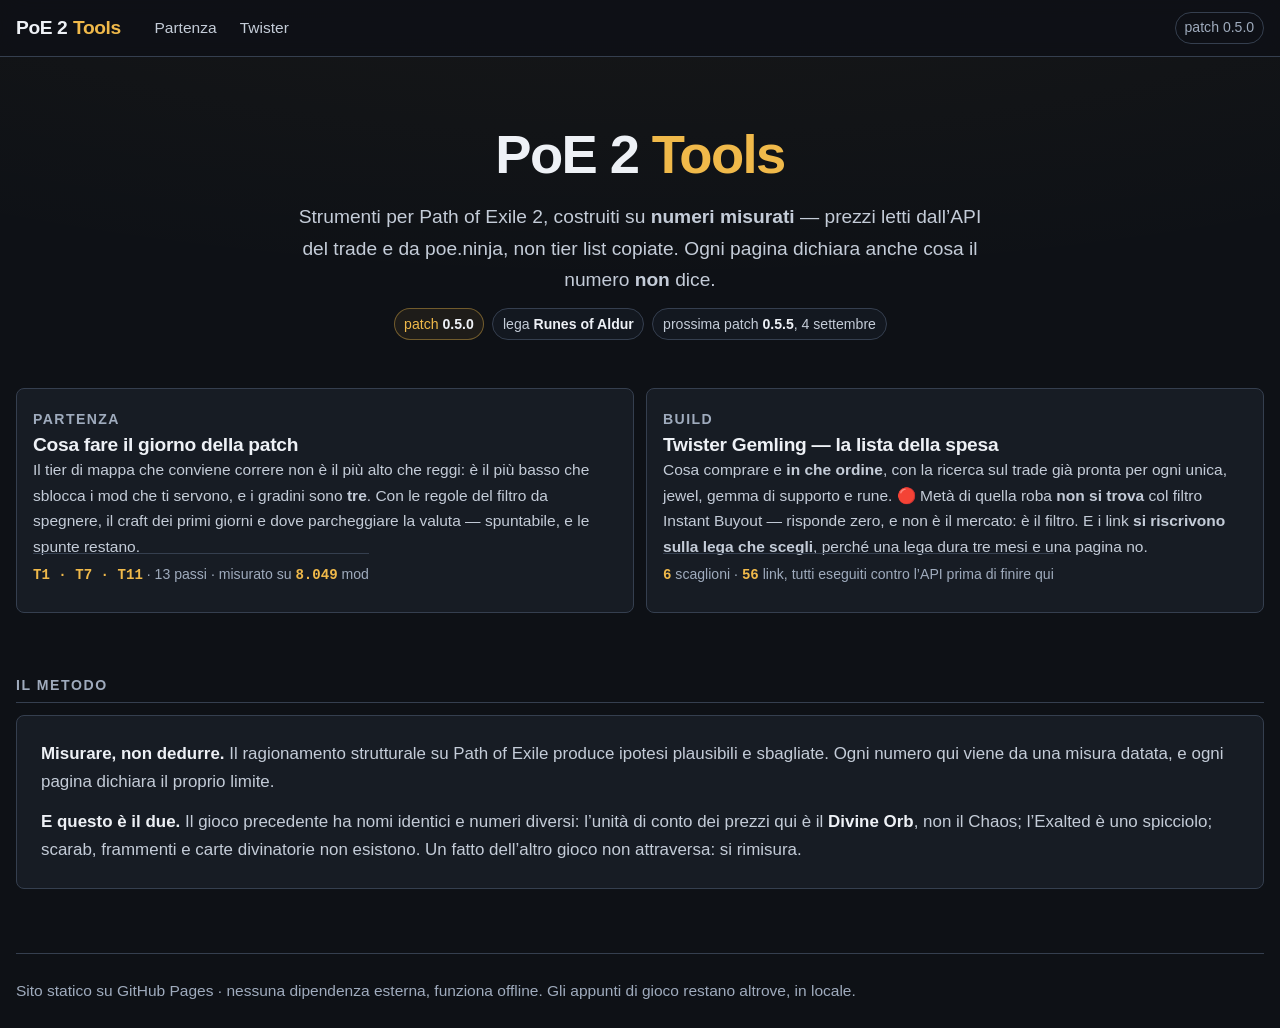
==== index.html @ e0a15d7d "Twister: la lista della spesa, con i link riscrivibili sulla lega Il secondo strumento del sito: cos" ====
<!doctype html>
<html lang="it">
<head>
<meta charset="utf-8">
<meta name="viewport" content="width=device-width, initial-scale=1">
<title>PoE 2 Tools — strumenti misurati per Path of Exile 2</title>
<meta name="description" content="Strumenti per Path of Exile 2 costruiti su numeri misurati: prezzi letti dall'API di poe.ninja e dal trade2, non tier list copiate. Patch 0.5.0, lega Runes of Aldur.">
<link rel="stylesheet" href="stile.css">
<link rel="icon" href="favicon.svg" type="image/svg+xml">
<style>
  .hero{padding:var(--s8) 0 var(--s7);text-align:center}
  .hero h1{font-size:clamp(2.2rem,6vw,3.4rem);letter-spacing:-.03em;margin-bottom:var(--s3)}
  .hero h1 span{color:var(--gold)}
  .hero .sub{color:var(--muted);font-size:var(--t-md);max-width:44rem;margin:0 auto}
  .hero .badges{justify-content:center}

  /* Finche' la barra e' vuota, dice che e' vuota: una barra muta sembrerebbe
     rotta, e non lo e'. Il posto e' gia' quello giusto per la prima voce. */
  .nav-vuoto{
    font-size:var(--t-xs);color:var(--label);
    padding:0 var(--s2);white-space:nowrap;
  }

  .griglia{display:grid;gap:var(--s3);grid-template-columns:repeat(auto-fit,minmax(20rem,1fr))}
  .strumento{display:flex;flex-direction:column;gap:var(--s2);padding:var(--s4) var(--s4) var(--s5)}
  .strumento .etichetta{
    font-size:var(--t-xs);text-transform:uppercase;letter-spacing:.1em;
    color:var(--label);font-weight:600;
  }
  .strumento h3{font-size:var(--t-md)}
  .strumento p{color:var(--muted);font-size:var(--t-sm);flex:1}
  .strumento .dato{
    width:100%;margin-top:var(--s2);padding-top:var(--s3);
    border-top:1px solid var(--line);
    font-size:var(--t-xs);color:var(--label);
  }
  .strumento .dato b{color:var(--gold);font-family:var(--mono);font-weight:600}

  .metodo{margin-top:var(--s8)}
  .metodo .card{padding:var(--s5)}
  .metodo p{color:var(--muted);margin-bottom:var(--s3)}
  .metodo p:last-child{margin-bottom:0}
  .metodo b{color:var(--text)}
</style>
</head>
<body>

<nav class="nav">
  <div class="nav-in">
    <a class="marchio" href="index.html">PoE 2 <span>Tools</span></a>
    <div class="nav-link">
      <a href="partenza/">Partenza</a>
      <a href="twister/">Twister</a>
    </div>
    <span class="nav-patch">patch 0.5.0</span>
  </div>
</nav>

<div class="wrap">

  <header class="hero">
    <h1>PoE 2 <span>Tools</span></h1>
    <p class="sub">Strumenti per Path of Exile 2, costruiti su <b>numeri misurati</b> — prezzi letti dall&rsquo;API del trade e da poe.ninja, non tier list copiate. Ogni pagina dichiara anche cosa il numero <b>non</b> dice.</p>
    <div class="badges">
      <span class="badge oro">patch <b>0.5.0</b></span>
      <span class="badge">lega <b>Runes of Aldur</b></span>
      <span class="badge">prossima patch <b>0.5.5</b>, 4 settembre</span>
    </div>
  </header>

  <div class="griglia">

    <a class="card strumento" href="partenza/">
      <span class="etichetta">Partenza</span>
      <h3>Cosa fare il giorno della patch</h3>
      <p>Il tier di mappa che conviene correre non &egrave; il pi&ugrave; alto che reggi: &egrave; il pi&ugrave; basso che sblocca i mod che ti servono, e i gradini sono <b>tre</b>. Con le regole del filtro da spegnere, il craft dei primi giorni e dove parcheggiare la valuta &mdash; spuntabile, e le spunte restano.</p>
      <span class="dato"><b>T1 &middot; T7 &middot; T11</b> &middot; 13 passi &middot; misurato su <b>8.049</b> mod</span>
    </a>

    <a class="card strumento" href="twister/">
      <span class="etichetta">Build</span>
      <h3>Twister Gemling &mdash; la lista della spesa</h3>
      <p>Cosa comprare e <b>in che ordine</b>, con la ricerca sul trade gi&agrave; pronta per ogni unica, jewel, gemma di supporto e rune. 🔴 Met&agrave; di quella roba <b>non si trova</b> col filtro Instant Buyout &mdash; risponde zero, e non &egrave; il mercato: &egrave; il filtro. E i link <b>si riscrivono sulla lega che scegli</b>, perch&eacute; una lega dura tre mesi e una pagina no.</p>
      <span class="dato"><b>6</b> scaglioni &middot; <b>56</b> link, tutti eseguiti contro l&rsquo;API prima di finire qui</span>
    </a>

  </div>

  <section class="metodo">
    <h2 class="sec">Il metodo</h2>
    <div class="card">
      <p><b>Misurare, non dedurre.</b> Il ragionamento strutturale su Path of Exile produce ipotesi plausibili e sbagliate. Ogni numero qui viene da una misura datata, e ogni pagina dichiara il proprio limite.</p>
      <p><b>E questo &egrave; il due.</b> Il gioco precedente ha nomi identici e numeri diversi: l&rsquo;unit&agrave; di conto dei prezzi qui &egrave; il <b>Divine Orb</b>, non il Chaos; l&rsquo;Exalted &egrave; uno spicciolo; scarab, frammenti e carte divinatorie non esistono. Un fatto dell&rsquo;altro gioco non attraversa: si rimisura.</p>
    </div>
  </section>

  <footer class="pie">
    Sito statico su GitHub Pages &middot; nessuna dipendenza esterna, funziona offline.
    Gli appunti di gioco restano altrove, in locale.
  </footer>

</div>
<script src="menu.js" defer></script>
</body>
</html>
---- stile.css ----
/* ===========================================================================
   PoE 2 Tools — sistema di design condiviso
   Un solo file per tutte le pagine: token, tipografia, header, componenti.
   Le pagine aggiungono solo ciò che è davvero specifico (la mappa dell'atlante,
   la griglia del gear, l'albero passivo).
   File locale, non un CDN: la regola "zero dipendenze esterne" resta rispettata.
   =========================================================================== */

/* ---------- Token ---------- */
:root{
  /* superfici, dal fondo verso l'alto */
  --bg:        #0e1116;
  --bg-alt:    #12161d;
  --panel:     #171c24;
  --panel2:    #131820;
  --panel-alto:#1d232d;
  /* alzati l'11 agosto: a #262d39 e #384354 i bordi stavano a 1,7:1 sul
     pannello, sotto il 3:1 che WCAG chiede ai componenti non testuali. */
  --line:      #353f4f;
  --line2:     #5d6f8a;

  /* testo */
  /* contrasti misurati sulla superficie piu' chiara (--panel-alto #1d232d),
     cosi' passano su tutte le altre. Prima: label 3,86:1, sotto la soglia AA
     di 4,5. Ora label 4,54 e muted 7,05, cioe' AAA sul corpo del testo. */
  --text:  #eef1f6;
  --muted: #c4ccd8;
  --label: #9fabbd;

  /* accento e semantica */
  --gold:      #f0b94a;
  --gold-scuro:#c99a37;
  --good:      #5fd3a0;
  --bad:       #e5786d;
  --warn:      #e0a33f;

  /* rarità degli item di PoE */
  --normal:#c8c8c8;
  --magic: #8888ff;
  --rare:  #ffff77;
  --unique:#af6025;
  --uni:   #af6025; /* alias storico */
  /* 🔴 --unique e' il marrone del gioco: giusto come *sfondo* di un'etichetta,
     sotto la soglia come *testo*. Misurato sulla superficie piu' chiara
     (--panel-alto), come gli altri contrasti qui sopra: **3,40:1** — regge il
     3:1 del testo grande, **non** il 4,5 del corpo, ed e' li' che finirebbe il
     nome di un'unica in una riga di elenco. Questa versione schiarita sta a
     **5,55:1**: AA ovunque. Si usa dove il nome e' scritto in chiaro, non
     dentro un .tag, che ha lo sfondo suo. */
  --unique-chiaro:#d08a3e;

  /* tipografia */
  --font: ui-sans-serif, -apple-system, BlinkMacSystemFont, "Segoe UI", Roboto,
          "Helvetica Neue", Arial, sans-serif;
  --mono: ui-monospace, "SF Mono", "Source Code Pro", Menlo, Consolas, monospace;

  /* scala tipografica */
  /* base a 1rem, chiesta l'11 agosto: il sito era illeggibile. Gli scalini
     sotto e sopra sono stati alzati in proporzione (x1,14) per non rompere
     i rapporti. */
  --t-xs:  .88rem;
  --t-sm:  .97rem;
  --t-base:1.06rem;
  --t-md:  1.2rem;
  --t-lg:  1.45rem;
  --t-xl:  1.85rem;
  --t-2xl: 2.45rem;

  /* spaziatura */
  --s1:.25rem; --s2:.5rem; --s3:.75rem; --s4:1rem;
  --s5:1.5rem; --s6:2rem;  --s7:3rem;   --s8:4rem;

  /* forma */
  --r-sm:5px; --r:8px; --r-lg:12px; --r-full:999px;
  --ombra:    0 1px 2px rgba(0,0,0,.4);
  --ombra-alta:0 8px 28px rgba(0,0,0,.45);
  --nav-h:3.5rem;
  --sezioni-h:2.85rem;

  /* larghezza della colonna: barra e contenuto la condividono, così restano
     allineati e nessuna pagina puo' andare per conto suo */
  --colonna:84rem;
}

/* ---------- Reset ---------- */
*{box-sizing:border-box}
html{-webkit-text-size-adjust:100%}
body{
  margin:0;
  background:var(--bg);
  color:var(--text);
  font:var(--t-base)/1.65 var(--font);
  /* NIENTE -webkit-font-smoothing:antialiased. Su fondo scuro assottiglia il
     testo chiaro e lo rende slavato: e' la causa principale del «font troppo
     sottile» segnalato l'11 agosto. Il rendering di sistema e' piu' pieno. */
  /* alone caldo appena percettibile, richiama la pergamena dell'atlante */
  background-image:radial-gradient(120rem 40rem at 50% -10rem, rgba(240,185,74,.05), transparent 70%);
  background-repeat:no-repeat;
}
img{max-width:100%}
a{color:var(--gold);text-decoration:none}
a:hover{text-decoration:underline}
/* i link dentro al testo corrente sono sottolineati: il colore da solo non
   basta a distinguerli (WCAG 1.4.1, uso del colore). Barra, schede e pulsanti
   restano puliti perche' il contesto li rende gia' riconoscibili. */
p a, li a, td a, .nota a{text-decoration:underline;text-underline-offset:.18em}
h1,h2,h3{margin:0;line-height:1.25;letter-spacing:-.015em;font-weight:650}
p{margin:0}
table{border-collapse:collapse;width:100%}
code{font-family:var(--mono);font-size:.92em}

/* ---------- Impaginazione ---------- */
.wrap{max-width:var(--colonna);margin:0 auto;padding:0 var(--s4)}
/* Nessuna pagina cambia questa larghezza: prima ognuna aveva la sua (62, 76,
   96rem) e passando da una all'altra il contenuto saltava. */

/* ---------- Header condiviso ---------- */
.nav{
  position:sticky;top:0;z-index:50;
  background:rgba(14,17,22,.88);
  backdrop-filter:saturate(1.6) blur(12px);
  border-bottom:1px solid var(--line);
}
.nav-in{
  max-width:var(--colonna);margin:0 auto;padding:0 var(--s4);
  height:var(--nav-h);display:flex;align-items:center;gap:var(--s5);
}
.marchio{
  display:flex;align-items:baseline;gap:.35rem;
  font-size:var(--t-md);font-weight:700;letter-spacing:-.02em;
  color:var(--text);white-space:nowrap;
}
.marchio:hover{text-decoration:none}
.marchio span{color:var(--gold)}
.nav-link{
  display:flex;gap:var(--s1);overflow-x:auto;scrollbar-width:none;
  margin-right:auto;
}
.nav-link::-webkit-scrollbar{display:none}
.nav-link a{
  padding:.35rem .6rem;border-radius:var(--r-sm);
  font-size:var(--t-sm);color:var(--muted);white-space:nowrap;
  transition:color .12s, background .12s;
}
.nav-link a:hover{color:var(--text);background:var(--panel);text-decoration:none}
.nav-link a[aria-current="page"]{color:var(--gold);background:rgba(240,185,74,.1)}
.nav-patch{
  font-size:var(--t-xs);color:var(--label);white-space:nowrap;
  padding:.2rem .55rem;border:1px solid var(--line);border-radius:var(--r-full);
}

/* .nav-gruppo — una voce di barra che non e' una pagina ma un contenitore.
   E' un <button> e non un <a> perche' non porta da nessuna parte: dargli un
   href finto lo renderebbe un link morto per chi naviga da tastiera.

   🔴 Il pannello sta **fuori da `.nav-link`**, che ha `overflow-x:auto` per
   scorrere su schermo stretto: dentro, un pannello posizionato verrebbe
   tagliato dal contenitore che scorre — e non e' un difetto che si vede sul
   desktop, dove la barra non scorre mai. Fuori, il contenitore posizionante e'
   `.nav` (che `position:sticky` rende tale) e non c'e' niente che ritagli. */
.nav-gruppo{
  font-family:inherit;background:transparent;border:0;cursor:pointer;
  display:flex;align-items:center;gap:.28rem;
  padding:.35rem .6rem;border-radius:var(--r-sm);
  font-size:var(--t-sm);color:var(--muted);white-space:nowrap;
  transition:color .12s, background .12s;
}
.nav-gruppo:hover{color:var(--text);background:var(--panel)}
/* `.attivo` = la pagina aperta sta **dentro** questo gruppo. Senza, chi e' su
   Whisper o Luminary non ha in barra nessun segno di dove si trova: il gruppo
   chiuso nasconde proprio la voce che glielo direbbe. */
.nav-gruppo[aria-expanded="true"],.nav-gruppo.attivo{color:var(--gold);background:rgba(240,185,74,.1)}
/* La freccia e' disegnata, non un carattere: un glifo dipende dal font e
   sullo Steam Deck non e' lo stesso di qui. */
.nav-gruppo::after{
  content:"";width:.42em;height:.42em;margin-top:-.18em;
  border-right:1.6px solid currentColor;border-bottom:1.6px solid currentColor;
  transform:rotate(45deg);transition:transform .14s;
}
.nav-gruppo[aria-expanded="true"]::after{transform:rotate(-135deg);margin-top:.14em}

/* Un riquadro ancorato al pulsante, non una fascia a tutta larghezza.
   ⚠️ `left` lo scrive `menu.js` all'apertura e non il CSS: il pulsante si
   sposta col contenuto della barra, che su schermo stretto **scorre in
   orizzontale**, quindi la sua ascissa non e' una costante. */
.nav-giu{
  position:absolute;top:calc(100% + 4px);left:0;
  min-width:9.5rem;padding:.3rem;
  background:rgba(20,24,31,.98);
  backdrop-filter:saturate(1.6) blur(12px);
  border:1px solid var(--line);border-radius:var(--r);
  box-shadow:0 10px 26px rgba(0,0,0,.5);
}
.nav-giu[hidden]{display:none}
.nav-giu-in{display:flex;flex-direction:column;gap:1px}
.nav-giu-in a{
  padding:.4rem .65rem;border-radius:var(--r-sm);
  font-size:var(--t-sm);color:var(--muted);white-space:nowrap;
}
.nav-giu-in a:hover{color:var(--text);background:var(--panel);text-decoration:none}
.nav-giu-in a[aria-current="page"]{color:var(--gold);background:rgba(240,185,74,.1)}
@media(max-width:720px){
  .nav-in{gap:var(--s3)}
  .nav-patch{display:none}
}

/* .sezioni — menu delle sezioni della pagina, incollato sotto la barra
   principale. Sta qui e non dentro una pagina perche' e' un componente:
   qualunque pagina lunga ne ha bisogno, e /farming/ e' solo la prima.

   Sta **fuori** da `.wrap`, come `.nav` e per la stessa ragione: dentro, il
   fondo e il bordo si fermerebbero alla colonna di testo invece di attraversare
   lo schermo, e scorrendo si vedrebbe il contenuto passare ai lati.

   ⚠️ Il `top` non e' un numero scritto a mano ma `--nav-h` piu' il bordo da 1px
   della barra sopra. Scritto a mano, il giorno che la barra cambia altezza
   resta una fessura da cui passa il testo — e non e' un difetto che si nota
   guardando la pagina ferma. */
.sezioni{
  position:sticky;top:calc(var(--nav-h) + 1px);z-index:49;
  background:rgba(14,17,22,.92);
  backdrop-filter:saturate(1.6) blur(12px);
  border-bottom:1px solid var(--line);
}
.sezioni-in{
  max-width:var(--colonna);margin:0 auto;padding:0 var(--s4);
  height:var(--sezioni-h);display:flex;align-items:center;gap:var(--s1);
  overflow-x:auto;scrollbar-width:none;
}
.sezioni-in::-webkit-scrollbar{display:none}
.sezioni-in a{
  padding:.3rem .55rem;border-radius:var(--r-sm);
  font-size:var(--t-xs);color:var(--label);white-space:nowrap;
  transition:color .12s, background .12s;
}
.sezioni-in a:hover{color:var(--text);background:var(--panel);text-decoration:none}
.sezioni-in a[aria-current="true"]{color:var(--gold);background:rgba(240,185,74,.1)}

/* 🔴 Senza questo il titolo di sezione finisce **sotto** le due barre e si
   atterra a meta' del paragrafo precedente: e' il difetto classico di
   un'ancora con una testata fissa. Vale per gli elementi che il menu prende di
   mira, non per ogni `id` della pagina. */
.wrap section[id],.wrap [id].sec{scroll-margin-top:calc(var(--nav-h) + var(--sezioni-h) + 2px)}

/* Lo scorrimento morbido solo dove il menu c'e' davvero. Il blocco
   prefers-reduced-motion in fondo lo riporta a `auto` per chi lo chiede. */
html:has(.sezioni){scroll-behavior:smooth}

/* ---------- Intestazione di pagina ---------- */
.testata{padding:var(--s6) 0 var(--s5);border-bottom:1px solid var(--line);margin-bottom:var(--s5)}
.testata h1{font-size:var(--t-2xl);margin-bottom:var(--s2)}
.testata .sub{color:var(--muted);font-size:var(--t-md);max-width:56rem}
.testata .sub b{color:var(--text);font-weight:600}
@media(max-width:720px){ .testata h1{font-size:var(--t-xl)} }

/* riga di badge sotto il titolo: fonte, data, conteggi */
.badges{display:flex;gap:var(--s2);flex-wrap:wrap;margin-top:var(--s3)}
.badge{
  font-size:var(--t-xs);color:var(--muted);
  padding:.22rem .6rem;border:1px solid var(--line);border-radius:var(--r-full);
  background:var(--panel2);
}
.badge b{color:var(--text);font-weight:600}
.badge.oro{border-color:rgba(240,185,74,.4);color:var(--gold);background:rgba(240,185,74,.07)}

/* ---------- Titolo di sezione ---------- */
.sec{
  font-size:var(--t-xs);text-transform:uppercase;letter-spacing:.11em;
  color:var(--label);font-weight:600;
  margin:var(--s6) 0 var(--s3);padding-bottom:var(--s2);
  border-bottom:1px solid var(--line);
}

/* ---------- Superfici ---------- */
.card{
  background:var(--panel);border:1px solid var(--line);border-radius:var(--r);
  padding:var(--s4);
}
a.card{display:block;color:inherit;transition:border-color .15s, transform .15s, box-shadow .15s}
a.card:hover{border-color:var(--line2);transform:translateY(-1px);box-shadow:var(--ombra-alta);text-decoration:none}
a.card:hover h3{color:var(--gold)}

/* ---------- Nota / avviso ---------- */
.avviso{
  background:linear-gradient(180deg, rgba(240,185,74,.07), rgba(240,185,74,.03));
  border:1px solid rgba(240,185,74,.28);border-left:3px solid var(--gold);
  border-radius:var(--r);padding:var(--s3) var(--s4);margin:var(--s4) 0;
  font-size:var(--t-base);color:var(--muted);
}
.avviso b{color:var(--text)}

/* ---------- Controlli ---------- */
button, .btn, select, input[type=search], input[type=text]{
  font:inherit;font-size:var(--t-sm);
  padding:.38rem .7rem;border-radius:var(--r-sm);
  background:var(--panel-alto);color:var(--text);border:1px solid var(--line2);
  transition:border-color .12s, color .12s, background .12s;
}
button, .btn{cursor:pointer}
button:hover, .btn:hover{border-color:var(--gold);color:var(--gold);text-decoration:none}
button.on, .btn.on{background:var(--gold);color:#1a1407;border-color:var(--gold);font-weight:650}
button.on:hover, .btn.on:hover{color:#1a1407}
/* messa piena e piu' spessa l'11 agosto: al 50% di alfa l'anello di focus
   stava sotto il 3:1 che WCAG chiede agli indicatori. */
input:focus, select:focus, button:focus-visible, a:focus-visible,
[tabindex]:focus-visible{outline:3px solid var(--gold);outline-offset:2px;border-radius:2px}
::placeholder{color:var(--label)}

.barra{display:flex;gap:var(--s2);flex-wrap:wrap;align-items:center;margin-bottom:var(--s3)}

/* ---------- Tabelle ---------- */
.tabella{font-size:var(--t-sm)}
.tabella th{
  text-align:left;font-weight:600;font-size:var(--t-xs);
  text-transform:uppercase;letter-spacing:.07em;color:var(--label);
  padding:var(--s2) var(--s3);border-bottom:1px solid var(--line2);white-space:nowrap;
}
.tabella td{padding:var(--s2) var(--s3);border-bottom:1px solid var(--line)}
.tabella tbody tr{transition:background .1s}
.tabella tbody tr:hover{background:var(--panel2)}
.tabella .n{text-align:right;font-family:var(--mono);font-variant-numeric:tabular-nums}
.tabella .val{color:var(--good)}

/* ---------- Riquadro numerico ---------- */
.kpi{display:grid;grid-template-columns:repeat(auto-fit,minmax(9rem,1fr));gap:var(--s3)}
.kpi > div{
  background:var(--panel2);border:1px solid var(--line);border-radius:var(--r);
  padding:var(--s3);
}
.kpi b{display:block;font-size:var(--t-lg);font-family:var(--mono);font-variant-numeric:tabular-nums;line-height:1.2}
.kpi span{
  display:block;margin-top:var(--s1);
  font-size:var(--t-xs);color:var(--label);text-transform:uppercase;letter-spacing:.06em;
}

/* ---------- Pillola di rarità ---------- */
.tag{
  font-size:var(--t-xs);font-weight:600;padding:.05rem .4rem;border-radius:var(--r-sm);
  background:var(--unique);color:#1a1008;margin-left:var(--s1);
}

/* ---------- Piè di pagina ---------- */
.pie{
  margin-top:var(--s8);padding:var(--s5) 0;border-top:1px solid var(--line);
  color:var(--label);font-size:var(--t-sm);
}
.pie a{color:var(--muted)}

/* ---------- Utilità ---------- */
.muto{color:var(--muted)}
.num{font-family:var(--mono);font-variant-numeric:tabular-nums}
@media(max-width:720px){
  .scorri-x{overflow-x:auto;-webkit-overflow-scrolling:touch}
}

/* ---------- Accessibilità ---------- */
/* Chi ha chiesto meno animazioni non deve subirle: transizioni e trasformazioni
   si spengono, il resto della pagina resta identico. */
@media (prefers-reduced-motion: reduce){
  *,*::before,*::after{
    animation-duration:.01ms!important;animation-iteration-count:1!important;
    transition-duration:.01ms!important;scroll-behavior:auto!important;
  }
  a.card:hover{transform:none}
}


/* ---------- Leggibilità ---------- */
/* Il testo chiaro su fondo scuro ha bisogno di piu' peso, non solo di piu'
   contrasto: a 400 su #0e1116 le aste sottili spariscono. */
body{font-weight:420}
b,strong{font-weight:700}
.nota{font-size:var(--t-sm);line-height:1.6}
.lim{font-weight:420}

/* .frammento — stringa da copiare (regex, comandi). Sta qui e non nella pagina
   perche' e' un componente: serve a chiunque debba far copiare qualcosa.
   Si chiamava .rx e collideva col riquadro di output di /mappe/, che usa gia'
   quel nome: la regola globale gli imponeva display:grid. */
.frammento{display:grid;gap:.3rem;margin:var(--s3) 0 0}
.frammento .riga{display:grid;grid-template-columns:1fr auto;gap:.5rem;align-items:center}
.frammento code{font-family:var(--mono);font-size:var(--t-xs);color:var(--text);word-break:break-all;
         background:rgba(255,255,255,.04);border:1px solid var(--line);border-radius:4px;padding:.4rem .5rem}
.frammento .et{display:block;font-size:var(--t-xs);color:var(--muted);margin-top:.35rem}
.frammento button{font-family:inherit;font-size:var(--t-xs);color:var(--gold);background:transparent;
           border:1px solid var(--line);border-radius:4px;padding:.35rem .55rem;cursor:pointer;white-space:nowrap}
.frammento button:hover{filter:brightness(1.2)}

/* .rx-cella — una regex dentro una cella di tabella, col suo pulsante copia.
   Nasce dalla scheda Nightmare, dove le regex stavano in un blocco separato
   sotto la tabella degli scaglioni: due liste identiche da leggere in parallelo,
   e ogni etichetta ripetuta due volte. Ogni scaglione **e'** la sua regex, e la
   sua riga e' il posto dove sta. */
.rx-cella{display:flex;gap:.4rem;align-items:center;justify-content:flex-end}
.rx-cella code{font-family:var(--mono);font-size:var(--t-xs);color:var(--text);
        background:rgba(255,255,255,.04);border:1px solid var(--line);
        border-radius:4px;padding:.25rem .4rem;white-space:nowrap}
.rx-cella button{font-family:inherit;font-size:var(--t-xs);color:var(--gold);
        background:transparent;border:1px solid var(--line);border-radius:4px;
        padding:.25rem .45rem;cursor:pointer;white-space:nowrap}
.rx-cella button:hover{filter:brightness(1.2)}

/* .passi — passaggi numerati. Componente: serve a chiunque spieghi una procedura. */
ol.passi{margin:0 0 var(--s4);padding-left:1.4rem;font-size:var(--t-sm);line-height:1.62;color:var(--muted)}
ol.passi li{margin-bottom:.35rem}
ol.passi li b{color:var(--text)}
ol.passi::marker,ol.passi li::marker{color:var(--gold);font-weight:700}

/* .dettaglio — accordion. Nato in /strategie/, ora serve anche a /uber/, quindi
   il suo posto e' qui. Fatto con <details> e non con JS: senza script la pagina
   resta apribile. La riga e' gold pieno come un pulsante perche' da chiusa e'
   l'unica cosa cliccabile del riquadro che la contiene. Il padding orizzontale
   e' quello delle schede di /strategie/: chi la mette dentro un contenitore gia'
   spaziato lo riscrive. */
.dettaglio > summary{list-style:none;cursor:pointer;padding:var(--s3) var(--s6);
                     font-size:var(--t-xs);text-transform:uppercase;letter-spacing:.09em;
                     background:var(--gold);color:#161310;font-weight:600;
                     display:flex;align-items:center;gap:var(--s2)}
.dettaglio > summary::-webkit-details-marker{display:none}
.dettaglio > summary::before{content:"\25b8";font-size:.9em;transition:transform .12s}
.dettaglio[open] > summary::before{transform:rotate(90deg)}
.dettaglio > summary:hover{filter:brightness(1.1)}

/* .comandi — la coppia apri/chiudi tutti che governa gli accordion di una pagina. */
.comandi{display:flex;gap:var(--s2);margin-top:var(--s4)}
.comandi button{background:transparent;border:1px solid var(--line);color:var(--gold);
                border-radius:var(--r-full);padding:.2rem .7rem;font-size:var(--t-xs);
                cursor:pointer;font-family:inherit}
.comandi button:hover{border-color:var(--gold);color:var(--gold)}
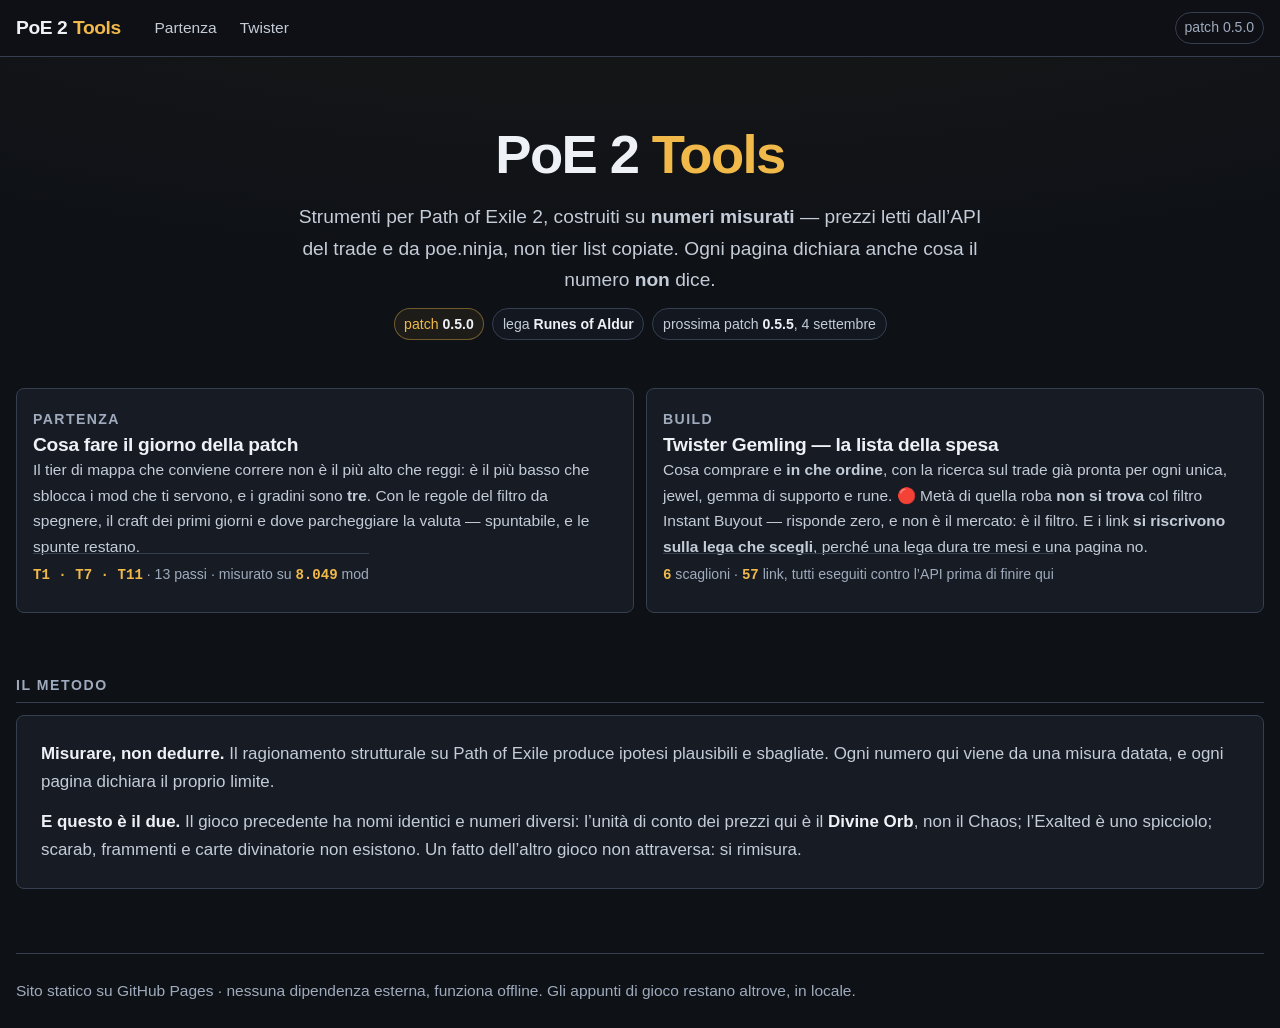
==== commit 4458a7b3: "From Nothing: correzione del fatto, non solo del link Segnalato da Nicolas: la riga di From Nothing " ====
--- a/index.html
+++ b/index.html
@@ -81,7 +81,7 @@
       <span class="etichetta">Build</span>
       <h3>Twister Gemling &mdash; la lista della spesa</h3>
       <p>Cosa comprare e <b>in che ordine</b>, con la ricerca sul trade gi&agrave; pronta per ogni unica, jewel, gemma di supporto e rune. 🔴 Met&agrave; di quella roba <b>non si trova</b> col filtro Instant Buyout &mdash; risponde zero, e non &egrave; il mercato: &egrave; il filtro. E i link <b>si riscrivono sulla lega che scegli</b>, perch&eacute; una lega dura tre mesi e una pagina no.</p>
-      <span class="dato"><b>6</b> scaglioni &middot; <b>56</b> link, tutti eseguiti contro l&rsquo;API prima di finire qui</span>
+      <span class="dato"><b>6</b> scaglioni &middot; <b>57</b> link, tutti eseguiti contro l&rsquo;API prima di finire qui</span>
     </a>
 
   </div>
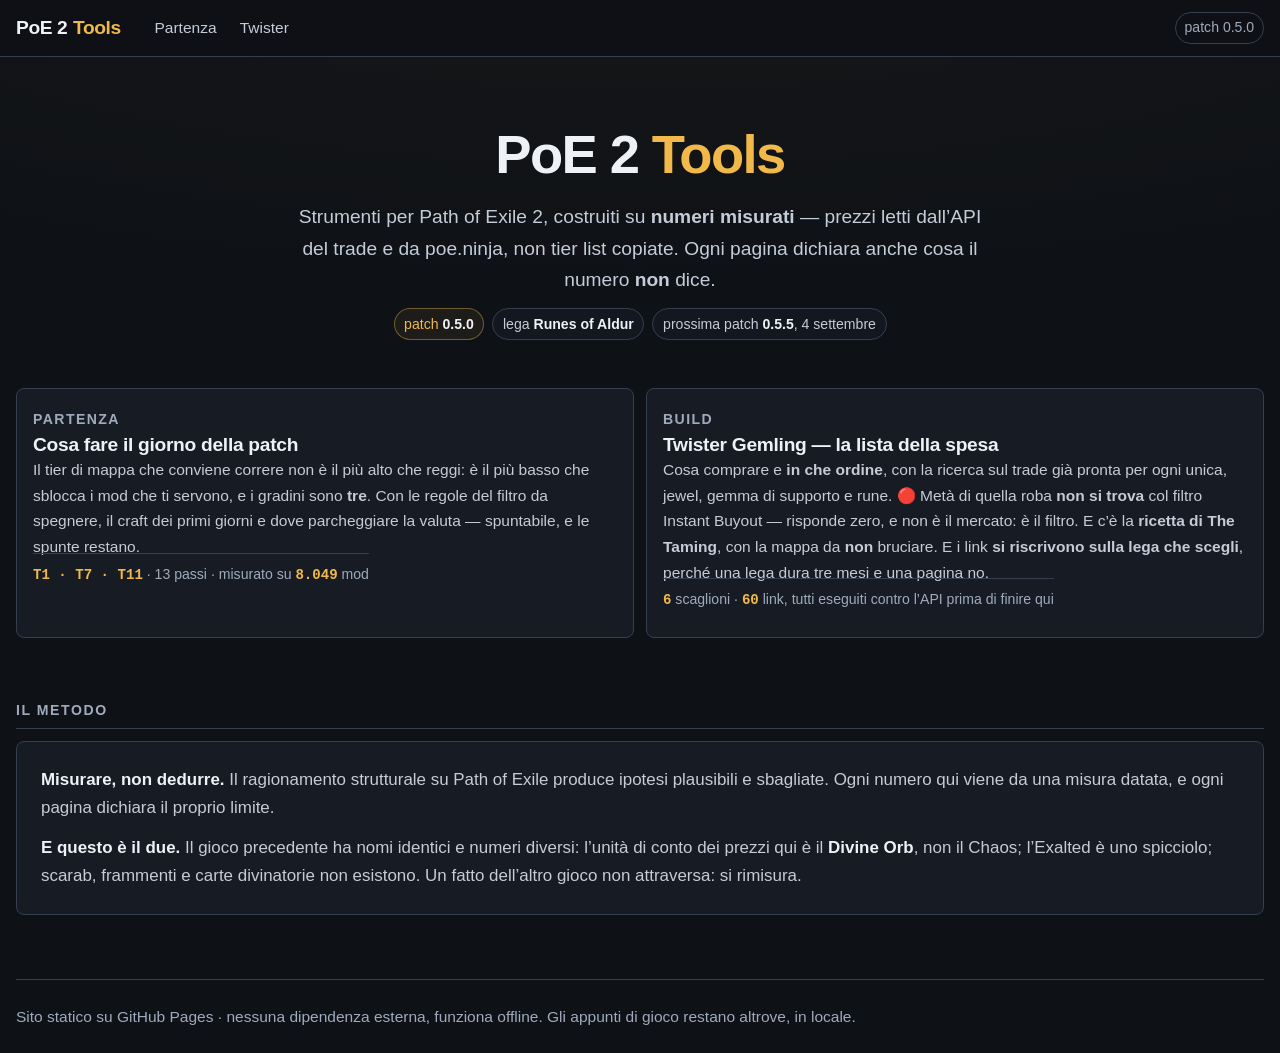
==== commit ba629e28: "Twister: la ricetta di The Taming, e la mappa da non bruciare Richiesta di Nicolas: gli serve sapere" ====
--- a/index.html
+++ b/index.html
@@ -80,8 +80,8 @@
     <a class="card strumento" href="twister/">
       <span class="etichetta">Build</span>
       <h3>Twister Gemling &mdash; la lista della spesa</h3>
-      <p>Cosa comprare e <b>in che ordine</b>, con la ricerca sul trade gi&agrave; pronta per ogni unica, jewel, gemma di supporto e rune. 🔴 Met&agrave; di quella roba <b>non si trova</b> col filtro Instant Buyout &mdash; risponde zero, e non &egrave; il mercato: &egrave; il filtro. E i link <b>si riscrivono sulla lega che scegli</b>, perch&eacute; una lega dura tre mesi e una pagina no.</p>
-      <span class="dato"><b>6</b> scaglioni &middot; <b>57</b> link, tutti eseguiti contro l&rsquo;API prima di finire qui</span>
+      <p>Cosa comprare e <b>in che ordine</b>, con la ricerca sul trade gi&agrave; pronta per ogni unica, jewel, gemma di supporto e rune. 🔴 Met&agrave; di quella roba <b>non si trova</b> col filtro Instant Buyout &mdash; risponde zero, e non &egrave; il mercato: &egrave; il filtro. E c&rsquo;&egrave; la <b>ricetta di The Taming</b>, con la mappa da <b>non</b> bruciare. E i link <b>si riscrivono sulla lega che scegli</b>, perch&eacute; una lega dura tre mesi e una pagina no.</p>
+      <span class="dato"><b>6</b> scaglioni &middot; <b>60</b> link, tutti eseguiti contro l&rsquo;API prima di finire qui</span>
     </a>
 
   </div>
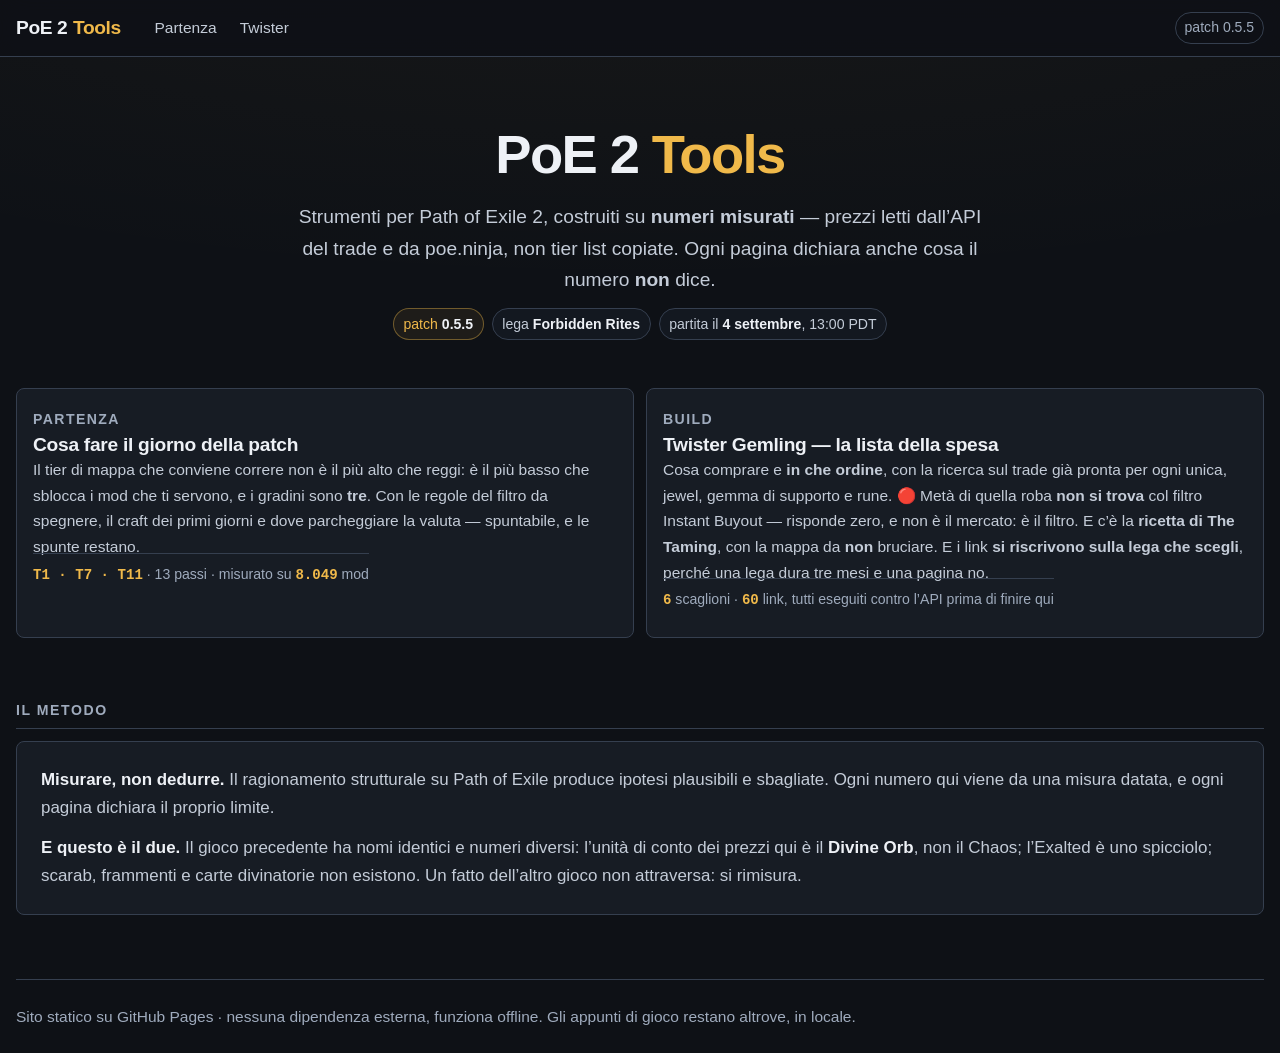
==== commit 43144517: "Lega Forbidden Rites, patch 0.5.5: riscritti tutti i link I 60 link di trade della lista Twister pas" ====
--- a/index.html
+++ b/index.html
@@ -4,7 +4,7 @@
 <meta charset="utf-8">
 <meta name="viewport" content="width=device-width, initial-scale=1">
 <title>PoE 2 Tools — strumenti misurati per Path of Exile 2</title>
-<meta name="description" content="Strumenti per Path of Exile 2 costruiti su numeri misurati: prezzi letti dall'API di poe.ninja e dal trade2, non tier list copiate. Patch 0.5.0, lega Runes of Aldur.">
+<meta name="description" content="Strumenti per Path of Exile 2 costruiti su numeri misurati: prezzi letti dall'API di poe.ninja e dal trade2, non tier list copiate. Patch 0.5.5, lega Forbidden Rites.">
 <link rel="stylesheet" href="stile.css">
 <link rel="icon" href="favicon.svg" type="image/svg+xml">
 <style>
@@ -52,7 +52,7 @@
       <a href="partenza/">Partenza</a>
       <a href="twister/">Twister</a>
     </div>
-    <span class="nav-patch">patch 0.5.0</span>
+    <span class="nav-patch">patch 0.5.5</span>
   </div>
 </nav>
 
@@ -62,9 +62,9 @@
     <h1>PoE 2 <span>Tools</span></h1>
     <p class="sub">Strumenti per Path of Exile 2, costruiti su <b>numeri misurati</b> — prezzi letti dall&rsquo;API del trade e da poe.ninja, non tier list copiate. Ogni pagina dichiara anche cosa il numero <b>non</b> dice.</p>
     <div class="badges">
-      <span class="badge oro">patch <b>0.5.0</b></span>
-      <span class="badge">lega <b>Runes of Aldur</b></span>
-      <span class="badge">prossima patch <b>0.5.5</b>, 4 settembre</span>
+      <span class="badge oro">patch <b>0.5.5</b></span>
+      <span class="badge">lega <b>Forbidden Rites</b></span>
+      <span class="badge">partita il <b>4 settembre</b>, 13:00 PDT</span>
     </div>
   </header>
 
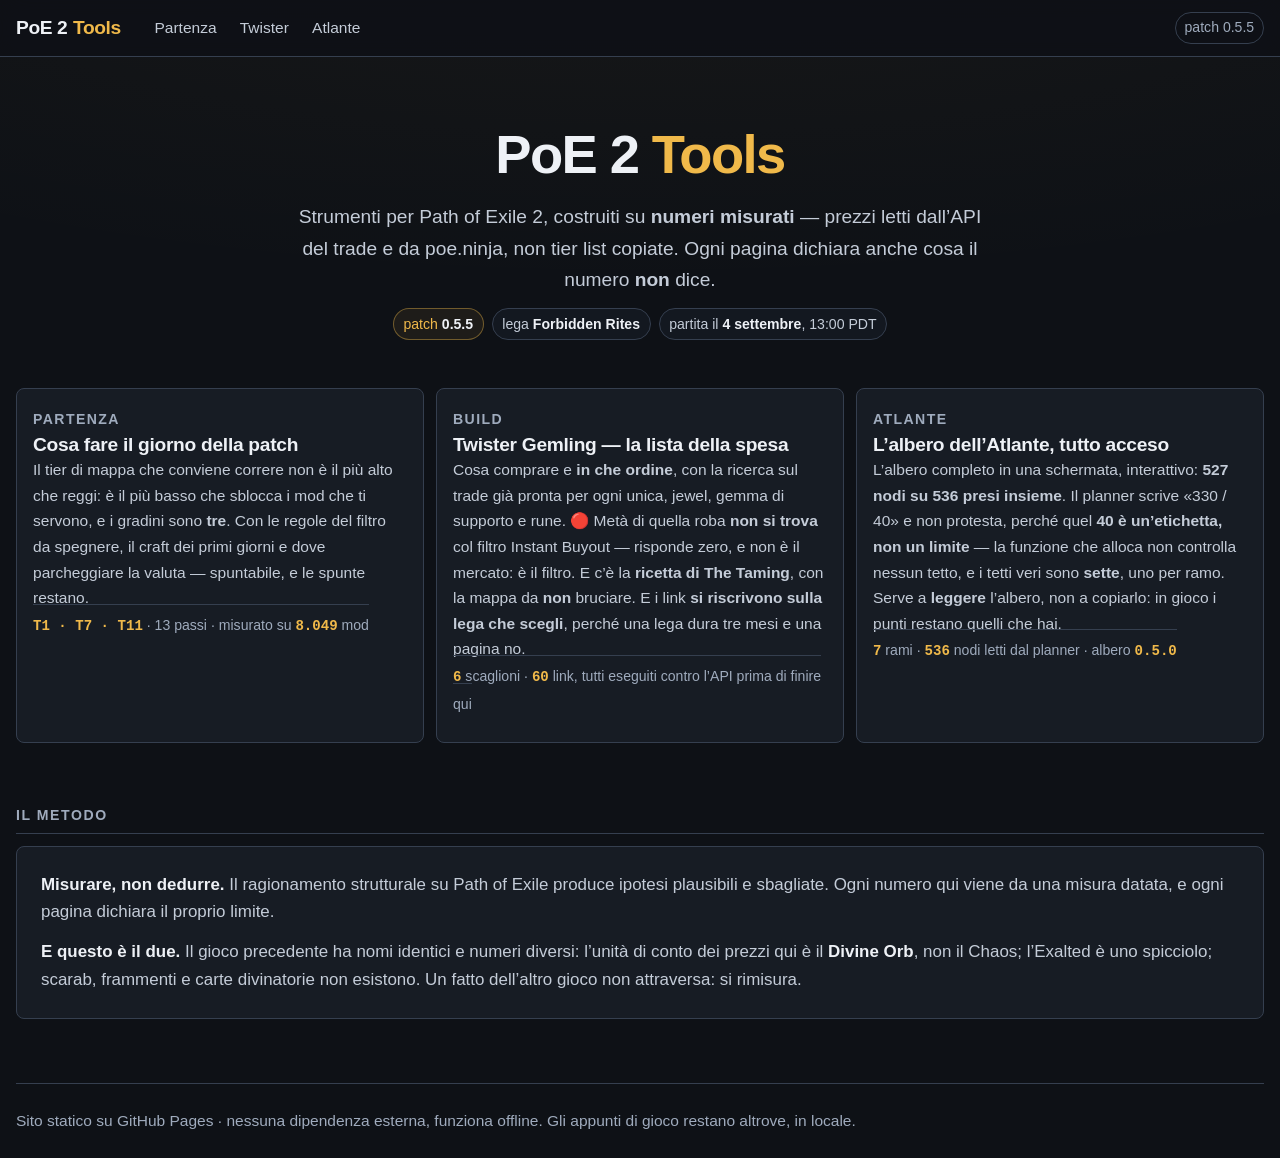
==== commit 6a6181b4: "Atlante: l'albero completo in pagina, e il "limite di 40" era un'etichetta Nuova pagina atlas/ con l" ====
--- a/index.html
+++ b/index.html
@@ -51,6 +51,7 @@
     <div class="nav-link">
       <a href="partenza/">Partenza</a>
       <a href="twister/">Twister</a>
+      <a href="atlas/">Atlante</a>
     </div>
     <span class="nav-patch">patch 0.5.5</span>
   </div>
@@ -84,6 +85,13 @@
       <span class="dato"><b>6</b> scaglioni &middot; <b>60</b> link, tutti eseguiti contro l&rsquo;API prima di finire qui</span>
     </a>
 
+    <a class="card strumento" href="atlas/">
+      <span class="etichetta">Atlante</span>
+      <h3>L&rsquo;albero dell&rsquo;Atlante, tutto acceso</h3>
+      <p>L&rsquo;albero completo in una schermata, interattivo: <b>527 nodi su 536 presi insieme</b>. Il planner scrive &laquo;330 / 40&raquo; e non protesta, perch&eacute; quel <b>40 &egrave; un&rsquo;etichetta, non un limite</b> &mdash; la funzione che alloca non controlla nessun tetto, e i tetti veri sono <b>sette</b>, uno per ramo. Serve a <b>leggere</b> l&rsquo;albero, non a copiarlo: in gioco i punti restano quelli che hai.</p>
+      <span class="dato"><b>7</b> rami &middot; <b>536</b> nodi letti dal planner &middot; albero <b>0.5.0</b></span>
+    </a>
+
   </div>
 
   <section class="metodo">
--- a/stile.css
+++ b/stile.css
@@ -82,6 +82,15 @@
   --colonna:84rem;
 }
 
+/* Una pagina che ha davvero bisogno di piu' spazio — la prima e' l'albero
+   dell'Atlante, che dentro 84rem diventa un francobollo — mette `class="largo"`
+   su <body>. Si allarga **la variabile**, non il contenitore: cosi' la barra la
+   segue e resta allineata al contenuto, che era il motivo per cui --colonna e'
+   condivisa. Aggiunta il 7 settembre 2026: la convenzione era gia' scritta nel
+   CLAUDE.md del sito, ma il CSS non l'aveva mai implementata e nessuna pagina
+   l'aveva mai usata. */
+body.largo{--colonna:108rem}
+
 /* ---------- Reset ---------- */
 *{box-sizing:border-box}
 html{-webkit-text-size-adjust:100%}
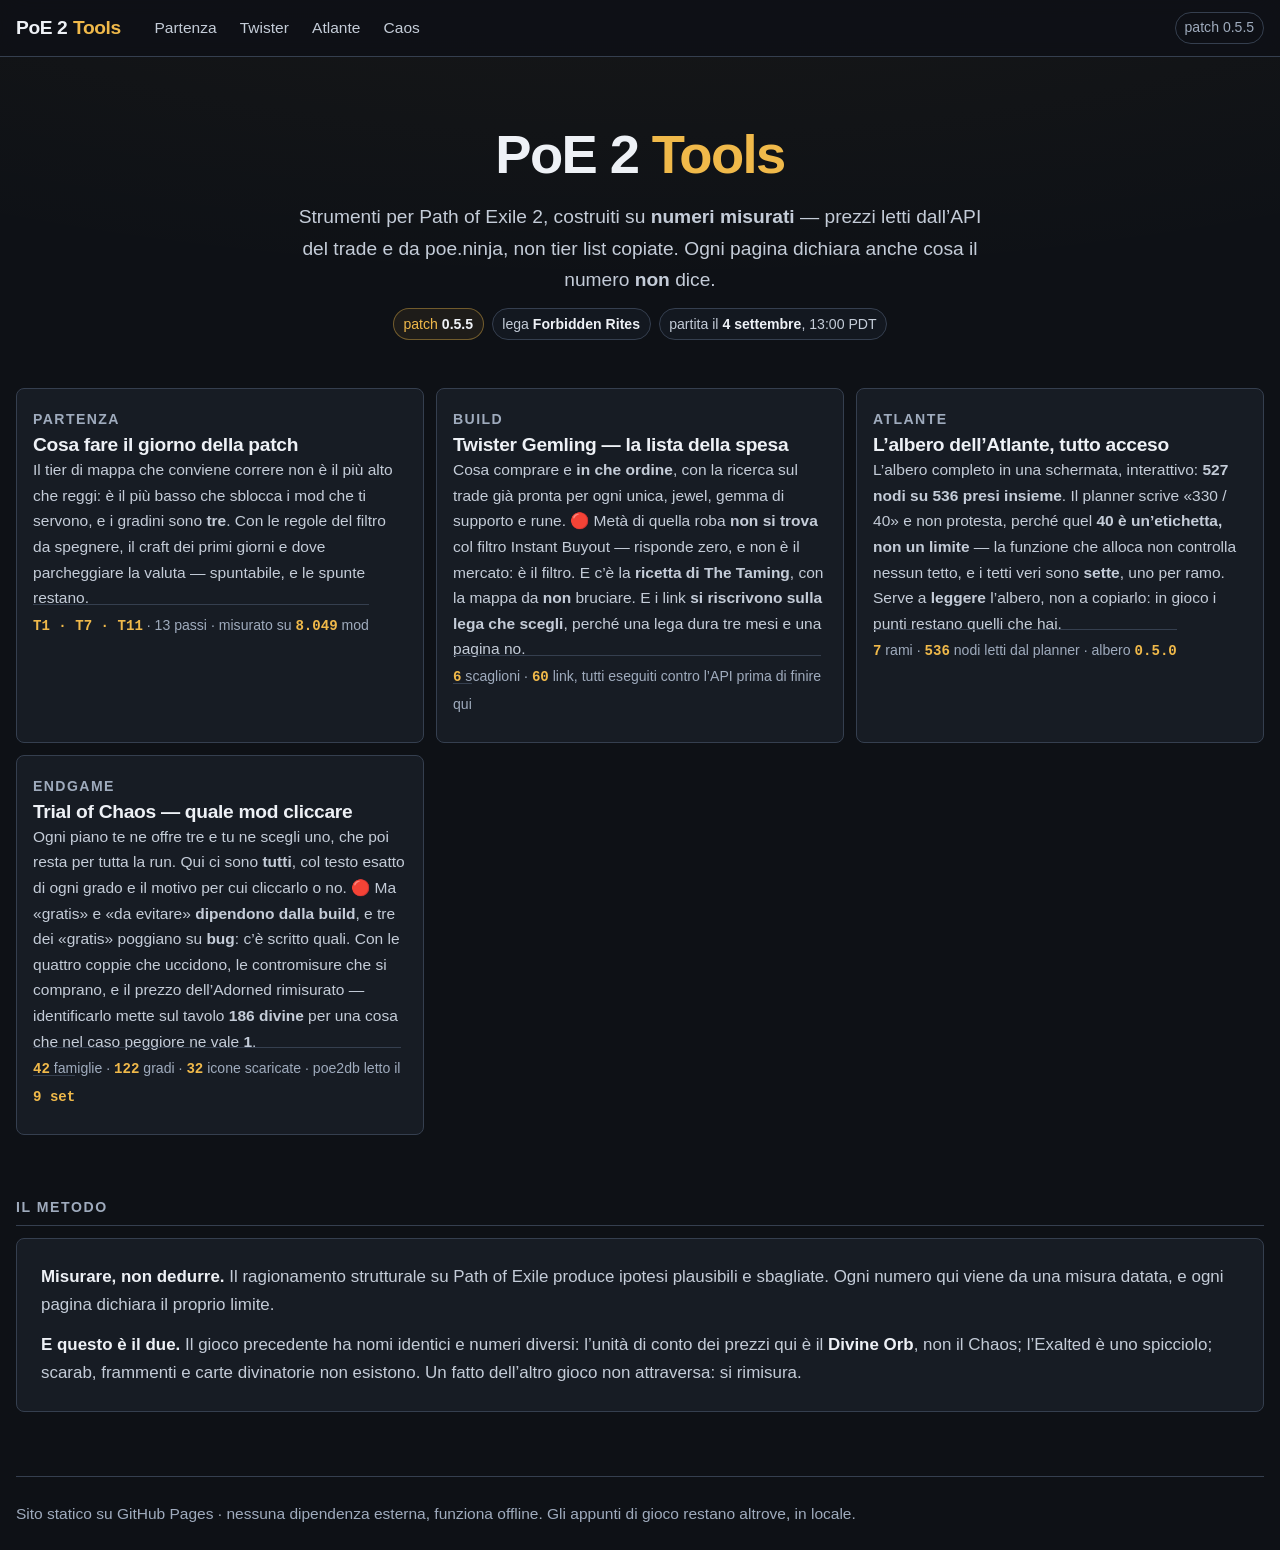
==== commit 478d430e: "caos: la pagina del Trial of Chaos, 42 famiglie e 122 gradi Tutti i modificatori del Trial of Chaos " ====
--- a/index.html
+++ b/index.html
@@ -52,6 +52,7 @@
       <a href="partenza/">Partenza</a>
       <a href="twister/">Twister</a>
       <a href="atlas/">Atlante</a>
+      <a href="caos/">Caos</a>
     </div>
     <span class="nav-patch">patch 0.5.5</span>
   </div>
@@ -92,6 +93,13 @@
       <span class="dato"><b>7</b> rami &middot; <b>536</b> nodi letti dal planner &middot; albero <b>0.5.0</b></span>
     </a>
 
+    <a class="card strumento" href="caos/">
+      <span class="etichetta">Endgame</span>
+      <h3>Trial of Chaos &mdash; quale mod cliccare</h3>
+      <p>Ogni piano te ne offre tre e tu ne scegli uno, che poi resta per tutta la run. Qui ci sono <b>tutti</b>, col testo esatto di ogni grado e il motivo per cui cliccarlo o no. 🔴 Ma &laquo;gratis&raquo; e &laquo;da evitare&raquo; <b>dipendono dalla build</b>, e tre dei &laquo;gratis&raquo; poggiano su <b>bug</b>: c&rsquo;&egrave; scritto quali. Con le quattro coppie che uccidono, le contromisure che si comprano, e il prezzo dell&rsquo;Adorned rimisurato &mdash; identificarlo mette sul tavolo <b>186 divine</b> per una cosa che nel caso peggiore ne vale <b>1</b>.</p>
+      <span class="dato"><b>42</b> famiglie &middot; <b>122</b> gradi &middot; <b>32</b> icone scaricate &middot; poe2db letto il <b>9 set</b></span>
+    </a>
+
   </div>
 
   <section class="metodo">
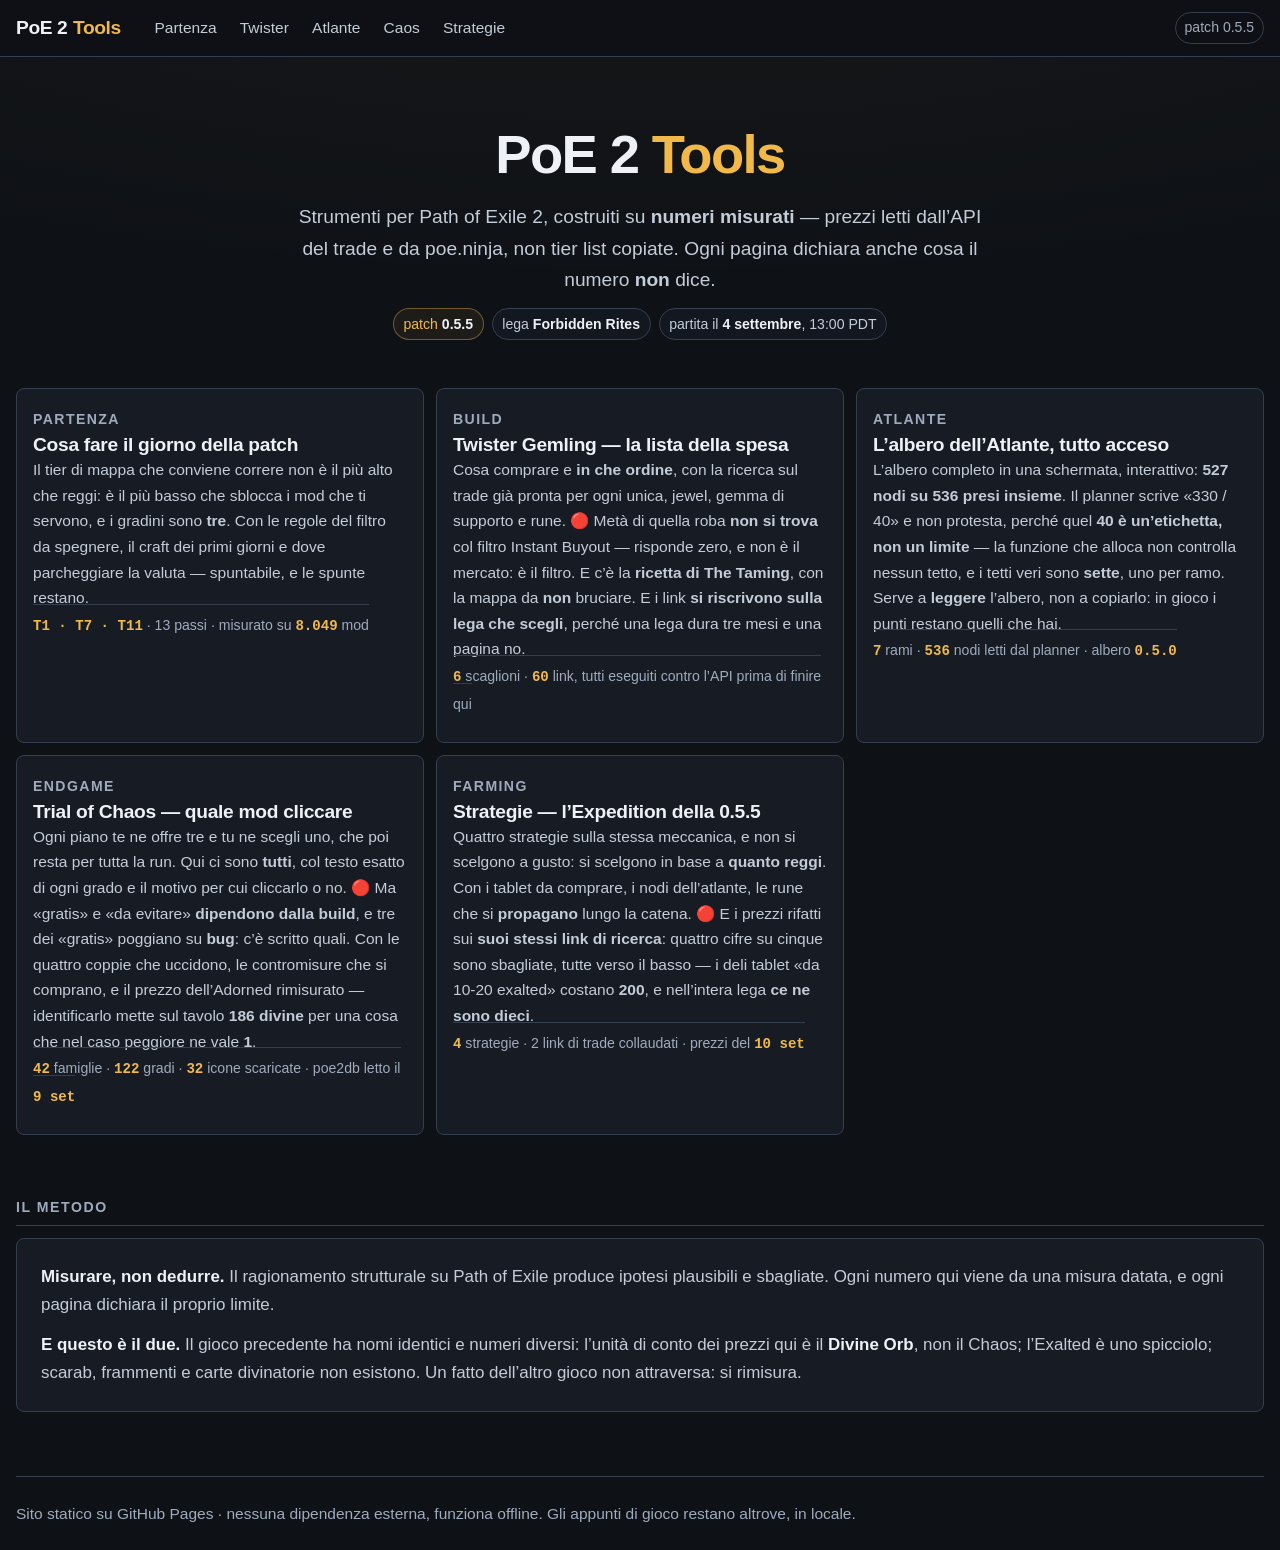
==== commit 73193659: "strategie: le quattro strategie dell'Expedition, coi prezzi rifatti Nuova pagina /strategie/, sul mo" ====
--- a/index.html
+++ b/index.html
@@ -53,6 +53,7 @@
       <a href="twister/">Twister</a>
       <a href="atlas/">Atlante</a>
       <a href="caos/">Caos</a>
+      <a href="strategie/">Strategie</a>
     </div>
     <span class="nav-patch">patch 0.5.5</span>
   </div>
@@ -100,6 +101,13 @@
       <span class="dato"><b>42</b> famiglie &middot; <b>122</b> gradi &middot; <b>32</b> icone scaricate &middot; poe2db letto il <b>9 set</b></span>
     </a>
 
+    <a class="card strumento" href="strategie/">
+      <span class="etichetta">Farming</span>
+      <h3>Strategie &mdash; l&rsquo;Expedition della 0.5.5</h3>
+      <p>Quattro strategie sulla stessa meccanica, e non si scelgono a gusto: si scelgono in base a <b>quanto reggi</b>. Con i tablet da comprare, i nodi dell&rsquo;atlante, le rune che si <b>propagano</b> lungo la catena. 🔴 E i prezzi rifatti sui <b>suoi stessi link di ricerca</b>: quattro cifre su cinque sono sbagliate, tutte verso il basso &mdash; i deli tablet &laquo;da 10-20 exalted&raquo; costano <b>200</b>, e nell&rsquo;intera lega <b>ce ne sono dieci</b>.</p>
+      <span class="dato"><b>4</b> strategie &middot; 2 link di trade collaudati &middot; prezzi del <b>10 set</b></span>
+    </a>
+
   </div>
 
   <section class="metodo">
--- a/stile.css
+++ b/stile.css
@@ -415,12 +415,12 @@
 ol.passi li b{color:var(--text)}
 ol.passi::marker,ol.passi li::marker{color:var(--gold);font-weight:700}
 
-/* .dettaglio — accordion. Nato in /strategie/, ora serve anche a /uber/, quindi
-   il suo posto e' qui. Fatto con <details> e non con JS: senza script la pagina
-   resta apribile. La riga e' gold pieno come un pulsante perche' da chiusa e'
-   l'unica cosa cliccabile del riquadro che la contiene. Il padding orizzontale
-   e' quello delle schede di /strategie/: chi la mette dentro un contenitore gia'
-   spaziato lo riscrive. */
+/* .dettaglio — accordion. Lo usa /strategie/, dove ogni scheda di strategia ne
+   ha uno. Fatto con <details> e non con JS: senza script la pagina resta
+   apribile. La riga e' gold pieno come un pulsante perche' da chiusa e' l'unica
+   cosa cliccabile del riquadro che la contiene. ⚠️ Il padding orizzontale qui e'
+   `--s6`: chi la mette dentro un contenitore gia' spaziato diversamente lo
+   riscrive, altrimenti la riga risulta rientrata rispetto alla scheda. */
 .dettaglio > summary{list-style:none;cursor:pointer;padding:var(--s3) var(--s6);
                      font-size:var(--t-xs);text-transform:uppercase;letter-spacing:.09em;
                      background:var(--gold);color:#161310;font-weight:600;
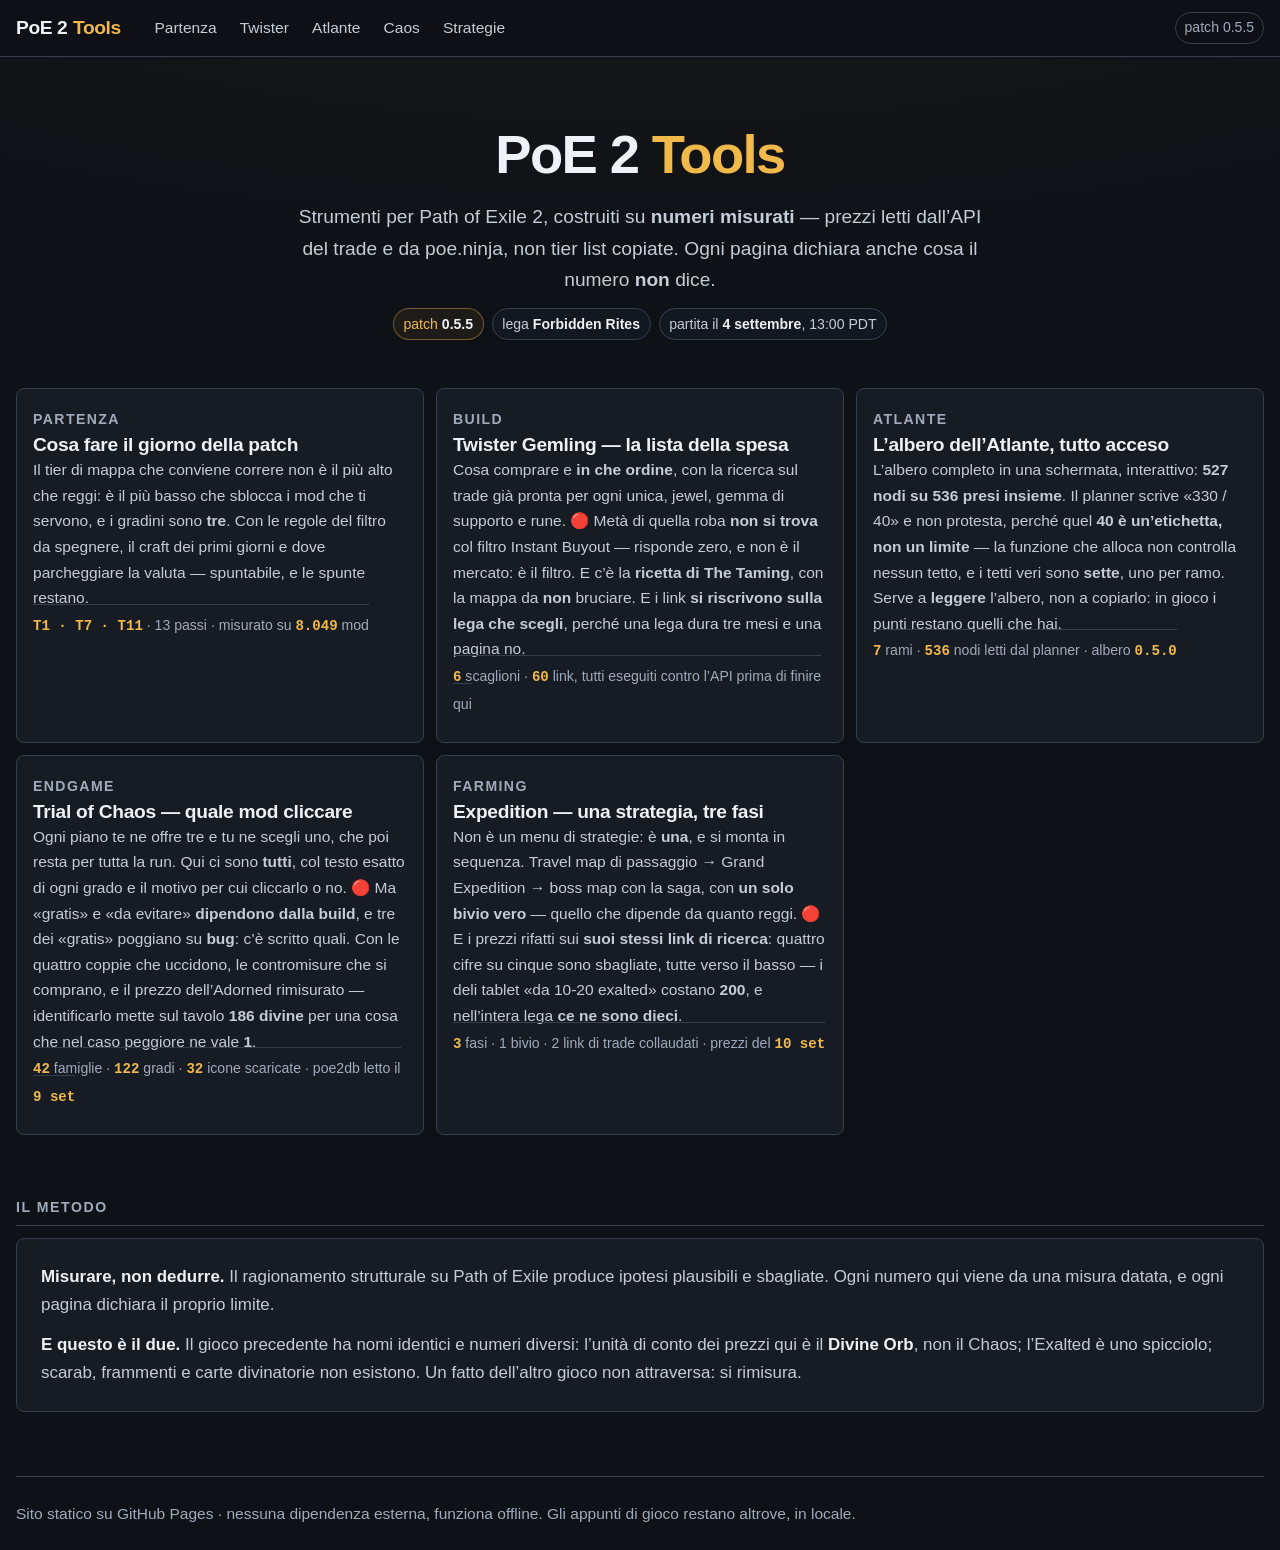
==== commit f3f9fa36: "strategie: una strategia con tre fasi, non quattro strategie Correzione di Nicolas, e ha ragione: «f" ====
--- a/index.html
+++ b/index.html
@@ -103,9 +103,9 @@
 
     <a class="card strumento" href="strategie/">
       <span class="etichetta">Farming</span>
-      <h3>Strategie &mdash; l&rsquo;Expedition della 0.5.5</h3>
-      <p>Quattro strategie sulla stessa meccanica, e non si scelgono a gusto: si scelgono in base a <b>quanto reggi</b>. Con i tablet da comprare, i nodi dell&rsquo;atlante, le rune che si <b>propagano</b> lungo la catena. 🔴 E i prezzi rifatti sui <b>suoi stessi link di ricerca</b>: quattro cifre su cinque sono sbagliate, tutte verso il basso &mdash; i deli tablet &laquo;da 10-20 exalted&raquo; costano <b>200</b>, e nell&rsquo;intera lega <b>ce ne sono dieci</b>.</p>
-      <span class="dato"><b>4</b> strategie &middot; 2 link di trade collaudati &middot; prezzi del <b>10 set</b></span>
+      <h3>Expedition &mdash; una strategia, tre fasi</h3>
+      <p>Non &egrave; un menu di strategie: &egrave; <b>una</b>, e si monta in sequenza. Travel map di passaggio &rarr; Grand Expedition &rarr; boss map con la saga, con <b>un solo bivio vero</b> &mdash; quello che dipende da quanto reggi. 🔴 E i prezzi rifatti sui <b>suoi stessi link di ricerca</b>: quattro cifre su cinque sono sbagliate, tutte verso il basso &mdash; i deli tablet &laquo;da 10-20 exalted&raquo; costano <b>200</b>, e nell&rsquo;intera lega <b>ce ne sono dieci</b>.</p>
+      <span class="dato"><b>3</b> fasi &middot; 1 bivio &middot; 2 link di trade collaudati &middot; prezzi del <b>10 set</b></span>
     </a>
 
   </div>
